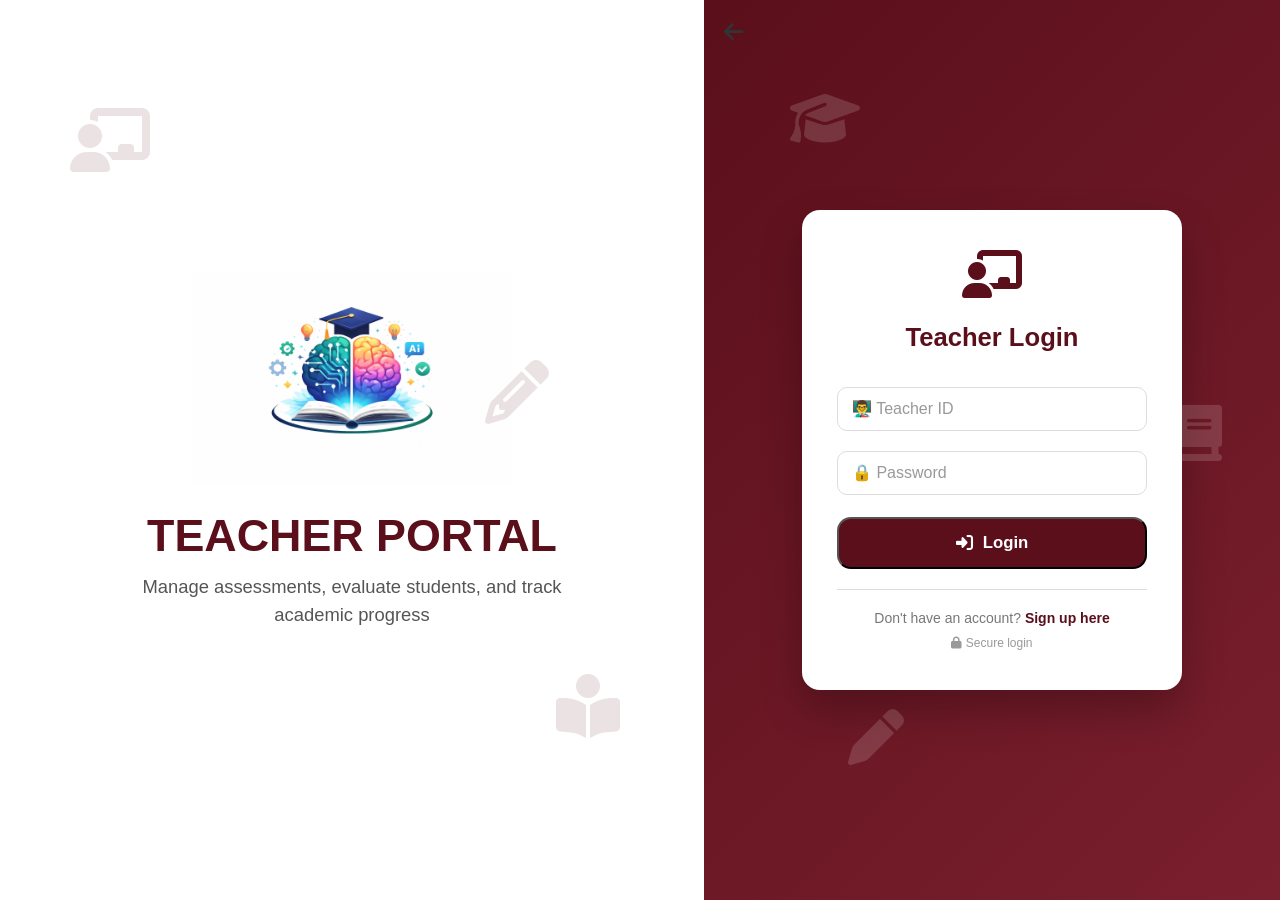
==== admin portal.html @ cbf6603a "Updated teacher dashboard auto-fill and student listing integration" ====
<!DOCTYPE html>
<html lang="en">
<head>
<meta charset="UTF-8">
<meta name="viewport" content="width=device-width, initial-scale=1.0">
<title>Smart Evaluation AI - Teacher Login</title>
<link rel="stylesheet" href="https://cdnjs.cloudflare.com/ajax/libs/font-awesome/6.5.0/css/all.min.css">
<link rel="stylesheet" href="frontpage.css">
<link rel="stylesheet" href="front.css">
</head>

<body>

<!-- LEFT -->
<div class="left">
  <i class="fas fa-chalkboard-teacher edu-left l1"></i>
  <i class="fas fa-book-reader edu-left l2"></i>
  <i class="fas fa-pencil-alt edu-left l3"></i>

  <img src="frontpage.png" class="logo">

  <h1 class="title">TEACHER PORTAL</h1>
  <p class="subtitle">
    Manage assessments, evaluate students, and track academic progress
  </p>
</div>

<!-- RIGHT -->
<div class="right">
  <a href="frontpage.html" class="back-btn" title="Back to home">
    <i class="fas fa-arrow-left"></i>
  </a>

  <i class="fas fa-graduation-cap edu-right r1"></i>
  <i class="fas fa-book edu-right r2"></i>
  <i class="fas fa-pen edu-right r3"></i>

  <div class="login-box">
    <div style="text-align:center; margin-bottom:25px;">
      <i class="fas fa-chalkboard-user" style="font-size:3rem; color:#5a0f1b;"></i>
    </div>
    <div class="login-title">Teacher Login</div>

    <input id="login-username" type="text" placeholder="👨‍🏫 Teacher ID" required>
    <input id="login-password" type="password" placeholder="🔒 Password" required>

    <button class="btn" onclick="login();">
      <i class="fas fa-sign-in-alt"></i> Login
    </button>
    
    <div style="margin-top:20px; padding-top:20px; border-top:1px solid #ddd; text-align:center;">
      <p style="color:#777; font-size:14px; margin-bottom:10px;">
        Don't have an account? <a href="javascript:void(0)" onclick="openPopup()" style="color:#5a0f1b; font-weight:600; text-decoration:none;">Sign up here</a>
      </p>
      <p style="color:#999; font-size:12px;">
        <i class="fas fa-lock"></i> Secure login
      </p>
    </div>
  </div>
</div>

<!-- REGISTRATION POPUP -->
<div class="modal" id="popup">
    <div class="register-box" style="width:520px; position:relative;">
        <span class="close-btn" onclick="closePopup()">×</span>

        <div class="register-title">Teacher Registration</div>

        <div class="form-grid">
            <input id="reg-fullname" type="text" placeholder="Full Name">
            <input id="reg-username" type="text" placeholder="Username">

            <input id="reg-password" type="password" placeholder="Password">
            <input id="reg-department" type="text" placeholder="Department">

            <input id="reg-confirm-password" type="password" placeholder="Confirm Password">
            <input id="reg-mobile" type="tel" placeholder="Mobile Number">

            <input id="reg-email" type="email" placeholder="Email ID">

            <button type="button" style="grid-column:1/3;" onclick="registerTeacher()">
                Register
            </button>
        </div>
    </div>
</div>

<!-- JS for popup and login -->
<script>
function openPopup(){
  document.getElementById("popup").classList.add("show");
  const firstInput = document.querySelector('#popup input');
  if(firstInput) firstInput.focus();
}

function closePopup(){
  const popup = document.getElementById("popup");
  popup.classList.remove("show");
  try{ document.activeElement && document.activeElement.blur(); }catch(e){}
  const guard = document.createElement('div');
  guard.setAttribute('tabindex','-1');
  guard.style.position='fixed'; guard.style.left='-9999px';
  document.body.appendChild(guard);
  guard.focus();
  setTimeout(()=>{ guard.parentNode && guard.parentNode.removeChild(guard); }, 50);
}

async function registerTeacher(){
  const name = document.getElementById('reg-fullname').value.trim();
  const username = document.getElementById('reg-username').value.trim();
  const password = document.getElementById('reg-password').value;
  const confirm = document.getElementById('reg-confirm-password').value;
  const department = document.getElementById('reg-department').value.trim();
  const phone = document.getElementById('reg-mobile').value.trim();
  const email = document.getElementById('reg-email').value.trim();

  if(password !== confirm){
    alert('Passwords do not match');
    return;
  }

  try {
    const res = await fetch('/api/teacher/register', {
      method: 'POST',
      credentials: 'same-origin',
      headers: {'Content-Type': 'application/json'},
      body: JSON.stringify({
        name, username, password, department, phone, email
      })
    });
    const data = await res.json();
    if(!res.ok){
      alert(data.message || 'Registration failed');
      return;
    }
    alert('✓ Registration successful! You can now login with your credentials.');
    closePopup();
  } catch(err){
    alert('Error: ' + err);
  }
}

async function login(){
  const username = document.getElementById('login-username').value.trim();
  const password = document.getElementById('login-password').value;
  try{
    const res = await fetch('/api/teacher/login', {
      method:'POST',
      credentials: 'same-origin',
      headers:{'Content-Type':'application/json'},
      body: JSON.stringify({username, password})
    });
    const data = await res.json();
    if(res.ok){
      window.location.href = 'teach.html';
    } else {
      alert(data.message || 'Login failed');
    }
  }catch(err){
    alert('Error: '+err);
  }
}
</script>

</body>
</html>
---- frontpage.css ----
*{
  margin:0;
  padding:0;
  box-sizing:border-box;
  font-family:'Segoe UI', Tahoma, Geneva, Verdana, sans-serif;
}

body{
  min-height:100vh;
  display:flex;
}

/* LEFT – WHITE SIDE */
.left{
  width:55%;
  background:#ffffff;
  display:flex;
  flex-direction:column;
  justify-content:center;
  align-items:center;
  padding:60px;
  text-align:center;
  position:relative;
  overflow:hidden;
}

/* RIGHT – MAROON SIDE */
.right{
  width:45%;
  background:linear-gradient(135deg,#5a0f1b,#7a1f2d);
  display:flex;
  justify-content:center;
  align-items:center;
  position:relative;
  padding:30px;
}

/* LOGO */
.logo{
  width:320px;
  margin-bottom:25px;
  animation:floatPulse 5s ease-in-out infinite;
  max-width:100%;
}

/* HEADING */
.title{
  font-size:2.8rem;
  font-weight:800;
  color:#5a0f1b;
  margin-bottom:12px;
  animation:fadeUp 1.2s ease forwards;
}

/* SUBLINE */
.subtitle{
  font-size:1.15rem;
  line-height:1.5;
  color:#555;
  max-width:480px;
  animation:fadeUp 1.6s ease forwards;
}

/* LOGIN BOX */
.login-box{
  background:#ffffff;
  padding:40px 35px;
  border-radius:18px;
  box-shadow:0 20px 40px rgba(0,0,0,0.25);
  text-align:center;
  width:100%;
  max-width:380px;
  animation:zoomIn 0.9s ease;
  transition:0.3s ease;
}

.login-box:hover{
  box-shadow:0 25px 50px rgba(0,0,0,0.3);
  transform:translateY(-5px);
}

/* LOGIN TITLE */
.login-title{
  font-size:1.6rem;
  font-weight:700;
  color:#5a0f1b;
  margin-bottom:25px;
}

/* BUTTONS */
.btn{
  width:100%;
  padding:14px;
  margin:12px 0;
  border-radius:14px;
  font-size:1.05rem;
  font-weight:600;
  text-decoration:none;
  display:flex;
  justify-content:center;
  align-items:center;
  gap:10px;
  background:#5a0f1b;
  color:#fff;
  transition:0.3s ease;
}

.btn:hover{
  background:#7a1f2d;
  transform:translateY(-3px);
}

/* FLOATING ICONS */
.edu-left{
  position:absolute;
  color:rgba(90,15,27,0.12);
  font-size:4rem;
  animation:floatIcons 9s ease-in-out infinite;
  pointer-events:none;
}

.l1{ top:12%; left:10%; }
.l2{ bottom:18%; right:12%; }
.l3{ top:40%; right:22%; }

.edu-right{
  position:absolute;
  color:rgba(255,255,255,0.15);
  font-size:3.5rem;
  animation:floatIcons 8s linear infinite;
  pointer-events:none;
}

.r1{ top:10%; left:15%; }
.r2{ top:45%; right:10%; }
.r3{ bottom:15%; left:25%; }

/* ANIMATIONS */
@keyframes fadeUp{
  from{ opacity:0; transform:translateY(30px); }
  to{ opacity:1; transform:translateY(0); }
}

@keyframes zoomIn{
  from{ opacity:0; transform:scale(0.9); }
  to{ opacity:1; transform:scale(1); }
}

@keyframes floatPulse{
  0%,100%{ transform:translateY(0) scale(1); }
  50%{ transform:translateY(-12px) scale(1.03); }
}

@keyframes floatIcons{
  0%{ transform:translateY(0); }
  50%{ transform:translateY(-30px); }
  100%{ transform:translateY(0); }
}

/* ================= RESPONSIVE ================= */

/* TABLET */
@media(max-width:1024px){
  .title{ font-size:2.4rem; }
  .logo{ width:260px; }
}

/* MOBILE */
@media(max-width:900px){
  body{
    flex-direction:column;
  }

  .left, .right{
    width:100%;
    padding:40px 20px;
  }

  .logo{
    width:220px;
  }

  .title{
    font-size:2rem;
  }

  .subtitle{
    font-size:1rem;
  }

  .edu-left, .edu-right{
    display:none;
  }
}

/* SMALL MOBILE */
@media(max-width:480px){
  .login-box{
    padding:30px 25px;
  }

  .login-title{
    font-size:1.4rem;
  }

  .btn{
    font-size:1rem;
    padding:12px;
  }
}

/* INPUT FIELDS */
.login-box input{
  width:100%;
  padding:12px 14px;
  margin:10px 0;
  border:1px solid #ddd;
  border-radius:10px;
  font-size:1rem;
  font-family:'Segoe UI', Tahoma, Geneva, Verdana, sans-serif;
  transition:0.3s ease;
}

.login-box input:focus{
  outline:none;
  border-color:#5a0f1b;
  box-shadow:0 0 10px rgba(90,15,27,0.2);
}

.login-box input::placeholder{
  color:#999;
}

/* BACK BUTTON */
.back-btn{
  position:absolute;
  top:20px;
  left:20px;
  font-size:1.4rem;
  cursor:pointer;
  color:#333;
  transition:0.3s ease;
  text-decoration:none;
  z-index:9999;
}

.back-btn:hover{
  color:#5a0f1b;
  transform:translateX(-3px);
}
---- front.css ----
/* Popup/modal styles extracted from student dashboard */
.modal{
    position:fixed;
    inset:0;
    background:rgba(0,0,0,0.6);
    display:none;
    justify-content:center;
    align-items:center;
    z-index:1000;
}

.modal.show{
    display:flex;
}

.close-btn{
    position:absolute;
    top:15px;
    right:20px;
    font-size:22px;
    font-weight:bold;
    cursor:pointer;
    color:#5a0f1b;
}

/* Small utility to ensure modal content is scrollable on small screens */
.modal .register-box{
    max-height:80vh;
    overflow:auto;
}

/* Popup inner styles (registration form) */
.modal .register-box{
    background:#ffffff;
    padding:35px;
    border-radius:18px;
    box-shadow:0 20px 40px rgba(0,0,0,0.25);
    width:520px;
    max-width:94%;
    position:relative;
}

.modal .register-title{
    font-size:1.7rem;
    font-weight:700;
    color:#5a0f1b;
    margin-bottom:20px;
    text-align:center;
}

.modal .form-grid{
    display:grid;
    grid-template-columns:1fr 1fr;
    gap:12px;
}

.modal .register-box input{
    width:100%;
    padding:10px 12px;
    border:1px solid #ddd;
    border-radius:10px;
    font-size:14px;
}

.modal .register-box input:focus{
    outline:none;
    border-color:#5a0f1b;
    box-shadow:0 0 8px rgba(90,15,27,0.12);
}

.modal .file-input{ grid-column:1/3; }

.modal .register-box button{
    grid-column:1/3;
    padding:12px 18px;
    background:#5a0f1b;
    color:#fff;
    border:none;
    border-radius:12px;
    font-weight:600;
    cursor:pointer;
}

.modal .register-box button:hover{
    background:#7a1f2d;
}
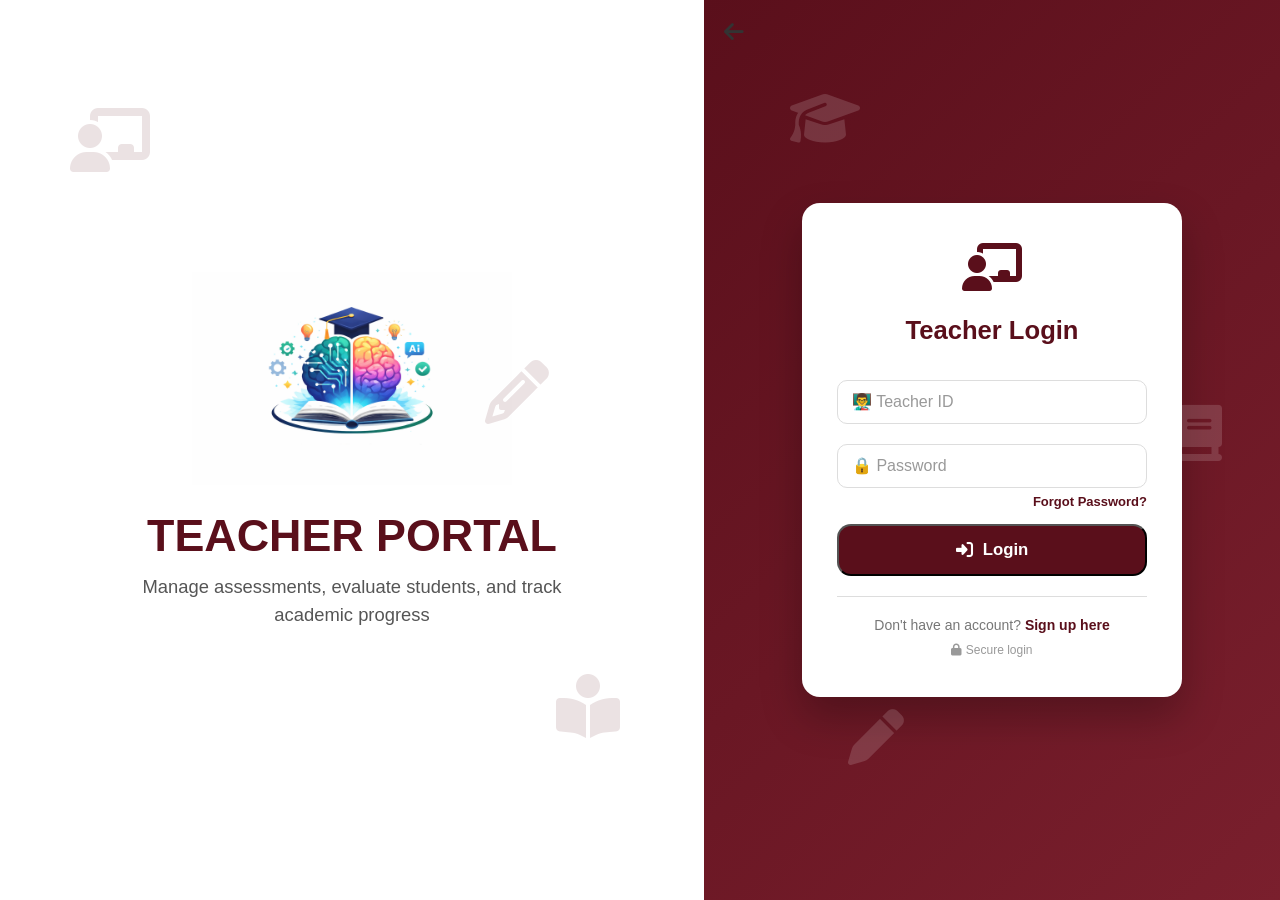
==== commit c9959b90: "Added OTP forgot password system with Gmail SMTP" ====
--- a/admin portal.html
+++ b/admin portal.html
@@ -41,8 +41,17 @@
     </div>
     <div class="login-title">Teacher Login</div>
 
-    <input id="login-username" type="text" placeholder="👨‍🏫 Teacher ID" required>
+    <input id="login-username"
+       type="text"
+       placeholder="👨‍🏫 Teacher ID"
+       pattern="[a-z0-9]+"
+       title="Only lowercase letters and numbers allowed"
+       required>
     <input id="login-password" type="password" placeholder="🔒 Password" required>
+
+    <div style="margin:-6px 0 14px; text-align:right;">
+      <a href="forgot-password.html" style="font-size:13px; color:#5a0f1b; font-weight:600; text-decoration:none;">Forgot Password?</a>
+    </div>
 
     <button class="btn" onclick="login();">
       <i class="fas fa-sign-in-alt"></i> Login
@@ -68,15 +77,33 @@
 
         <div class="form-grid">
             <input id="reg-fullname" type="text" placeholder="Full Name">
-            <input id="reg-username" type="text" placeholder="Username">
+            <input id="reg-username"
+       type="text"
+       placeholder="Username only small letters & numbers"
+       pattern="[a-z0-9]+"
+       title="Only small letters & numbers"
+       required>
+
+          <input id="reg-email" type="email" placeholder="Email address">
 
             <input id="reg-password" type="password" placeholder="Password">
-            <input id="reg-department" type="text" placeholder="Department">
+            <select id="reg-department">
+              <option value="" selected disabled>Select Department</option>
+              <option value="CSA">CSA</option>
+              <option value="CSB">CSB</option>
+              <option value="CYBER">CYBER</option>
+              <option value="AIDS">AIDS</option>
+              <option value="AI">AI</option>
+              <option value="MECH">MECH</option>
+              <option value="CIVIL">CIVIL</option>
+              <option value="EEE">EEE</option>
+              <option value="EC">EC</option>
+            </select>
 
             <input id="reg-confirm-password" type="password" placeholder="Confirm Password">
             <input id="reg-mobile" type="tel" placeholder="Mobile Number">
 
-            <input id="reg-email" type="email" placeholder="Email ID">
+            
 
             <button type="button" style="grid-column:1/3;" onclick="registerTeacher()">
                 Register
@@ -113,6 +140,28 @@
   const department = document.getElementById('reg-department').value.trim();
   const phone = document.getElementById('reg-mobile').value.trim();
   const email = document.getElementById('reg-email').value.trim();
+  const phonePattern = /^\d{10}$/;
+  if(!phonePattern.test(phone)){
+    alert('Phone number must be exactly 10 digits');
+    return;
+  }
+
+  if(!department){
+    alert('Please select a department');
+    return;
+  }
+
+  const emailPattern = /^[^@\s]+@[^@\s]+\.[^@\s]+$/;
+
+  if(!emailPattern.test(email)){
+    alert("Enter a valid email address");
+    return;
+  }
+
+  if((email.match(/@/g) || []).length !== 1){
+    alert('Email must contain only one @ symbol');
+    return;
+  }
 
   if(password !== confirm){
     alert('Passwords do not match');
@@ -160,6 +209,23 @@
     alert('Error: '+err);
   }
 }
+// Force lowercase & remove special characters while typing
+function validateUsername(inputId){
+  const input = document.getElementById(inputId);
+
+  input.addEventListener('input', function(){
+    const value = this.value;
+
+    if(!/^[a-z0-9]*$/.test(value)){
+      alert("Only small letters (a-z) and numbers (0-9) are allowed!");
+      this.value = value.slice(0, -1); // remove last invalid character
+    }
+  });
+}
+
+validateUsername('login-username');
+validateUsername('reg-username');
+
 </script>
 
 </body>
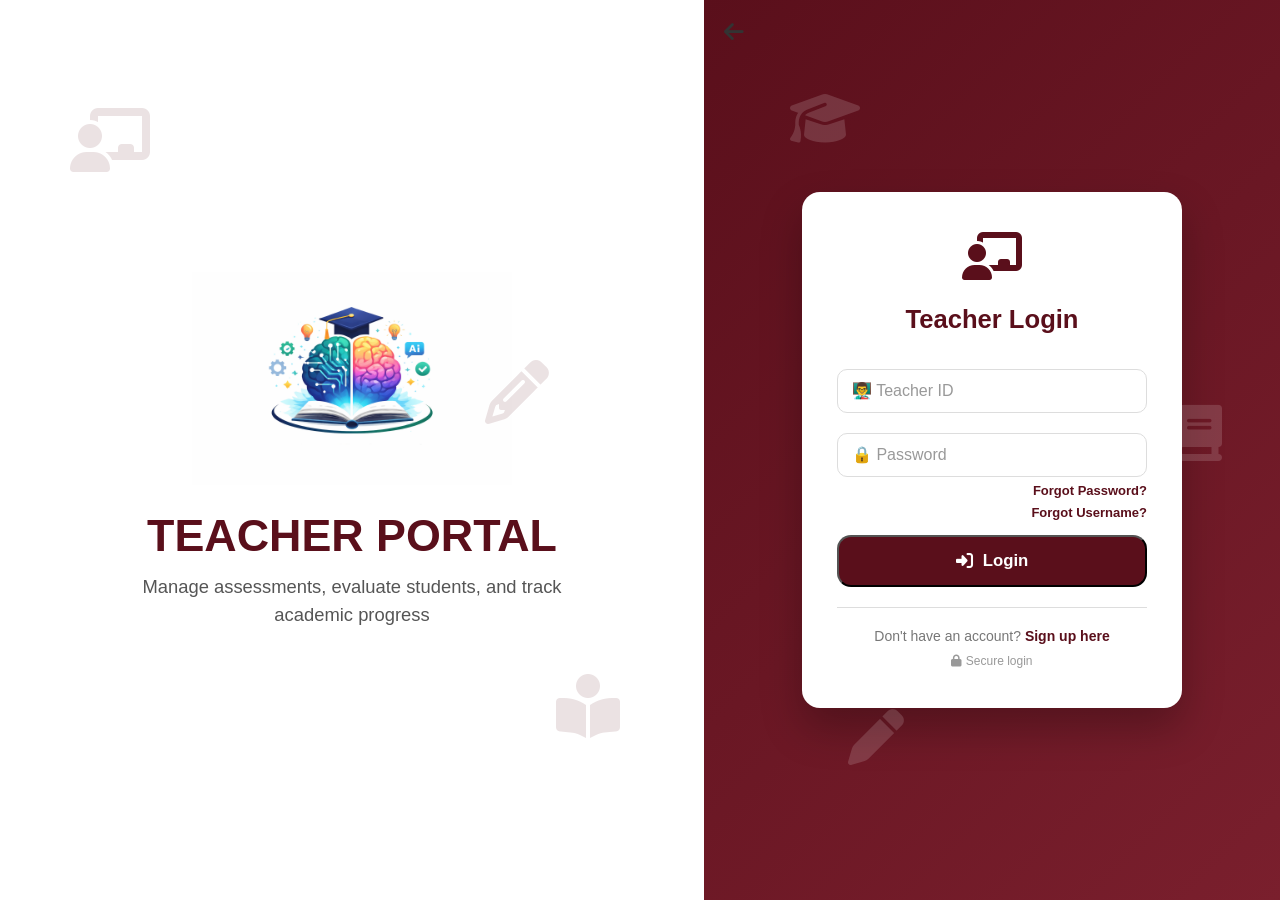
==== commit 450c8c68: "Added OTP forgot password system with Gmail SMTP" ====
--- a/admin portal.html
+++ b/admin portal.html
@@ -51,6 +51,10 @@
 
     <div style="margin:-6px 0 14px; text-align:right;">
       <a href="forgot-password.html" style="font-size:13px; color:#5a0f1b; font-weight:600; text-decoration:none;">Forgot Password?</a>
+    </div>
+
+    <div style="margin:-10px 0 14px; text-align:right;">
+      <a href="forgot-username.html" style="font-size:13px; color:#5a0f1b; font-weight:600; text-decoration:none;">Forgot Username?</a>
     </div>
 
     <button class="btn" onclick="login();">
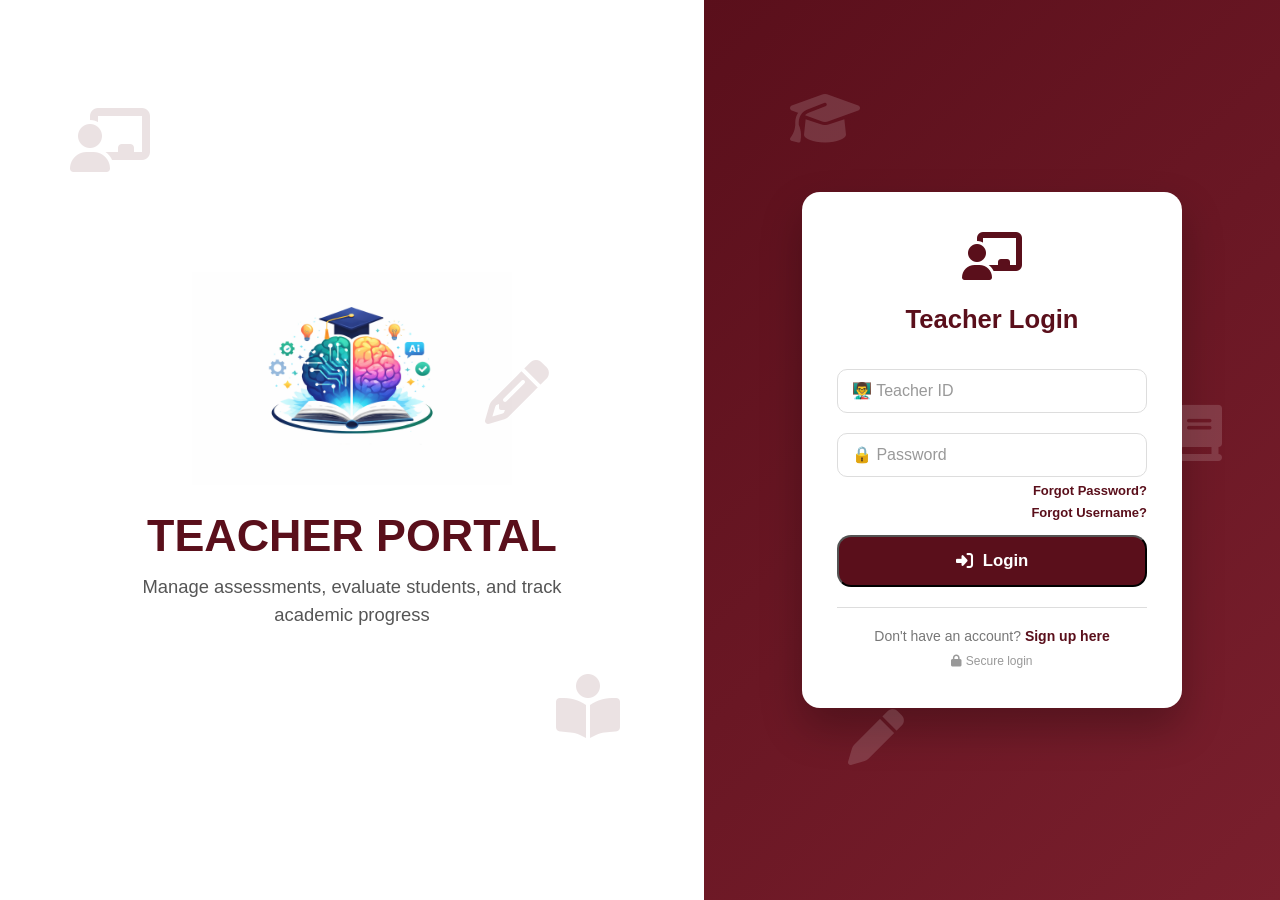
==== commit ea478b7d: "login ok" ====
--- a/admin portal.html
+++ b/admin portal.html
@@ -27,9 +27,7 @@
 
 <!-- RIGHT -->
 <div class="right">
-  <a href="frontpage.html" class="back-btn" title="Back to home">
-    <i class="fas fa-arrow-left"></i>
-  </a>
+  <!-- Back button removed from Teacher login page -->
 
   <i class="fas fa-graduation-cap edu-right r1"></i>
   <i class="fas fa-book edu-right r2"></i>
@@ -50,11 +48,11 @@
     <input id="login-password" type="password" placeholder="🔒 Password" required>
 
     <div style="margin:-6px 0 14px; text-align:right;">
-      <a href="forgot-password.html" style="font-size:13px; color:#5a0f1b; font-weight:600; text-decoration:none;">Forgot Password?</a>
+      <a href="forgot-password.html?role=teacher" style="font-size:13px; color:#5a0f1b; font-weight:600; text-decoration:none;">Forgot Password?</a>
     </div>
 
     <div style="margin:-10px 0 14px; text-align:right;">
-      <a href="forgot-username.html" style="font-size:13px; color:#5a0f1b; font-weight:600; text-decoration:none;">Forgot Username?</a>
+      <a href="forgot-username.html?role=teacher" style="font-size:13px; color:#5a0f1b; font-weight:600; text-decoration:none;">Forgot Username?</a>
     </div>
 
     <button class="btn" onclick="login();">
